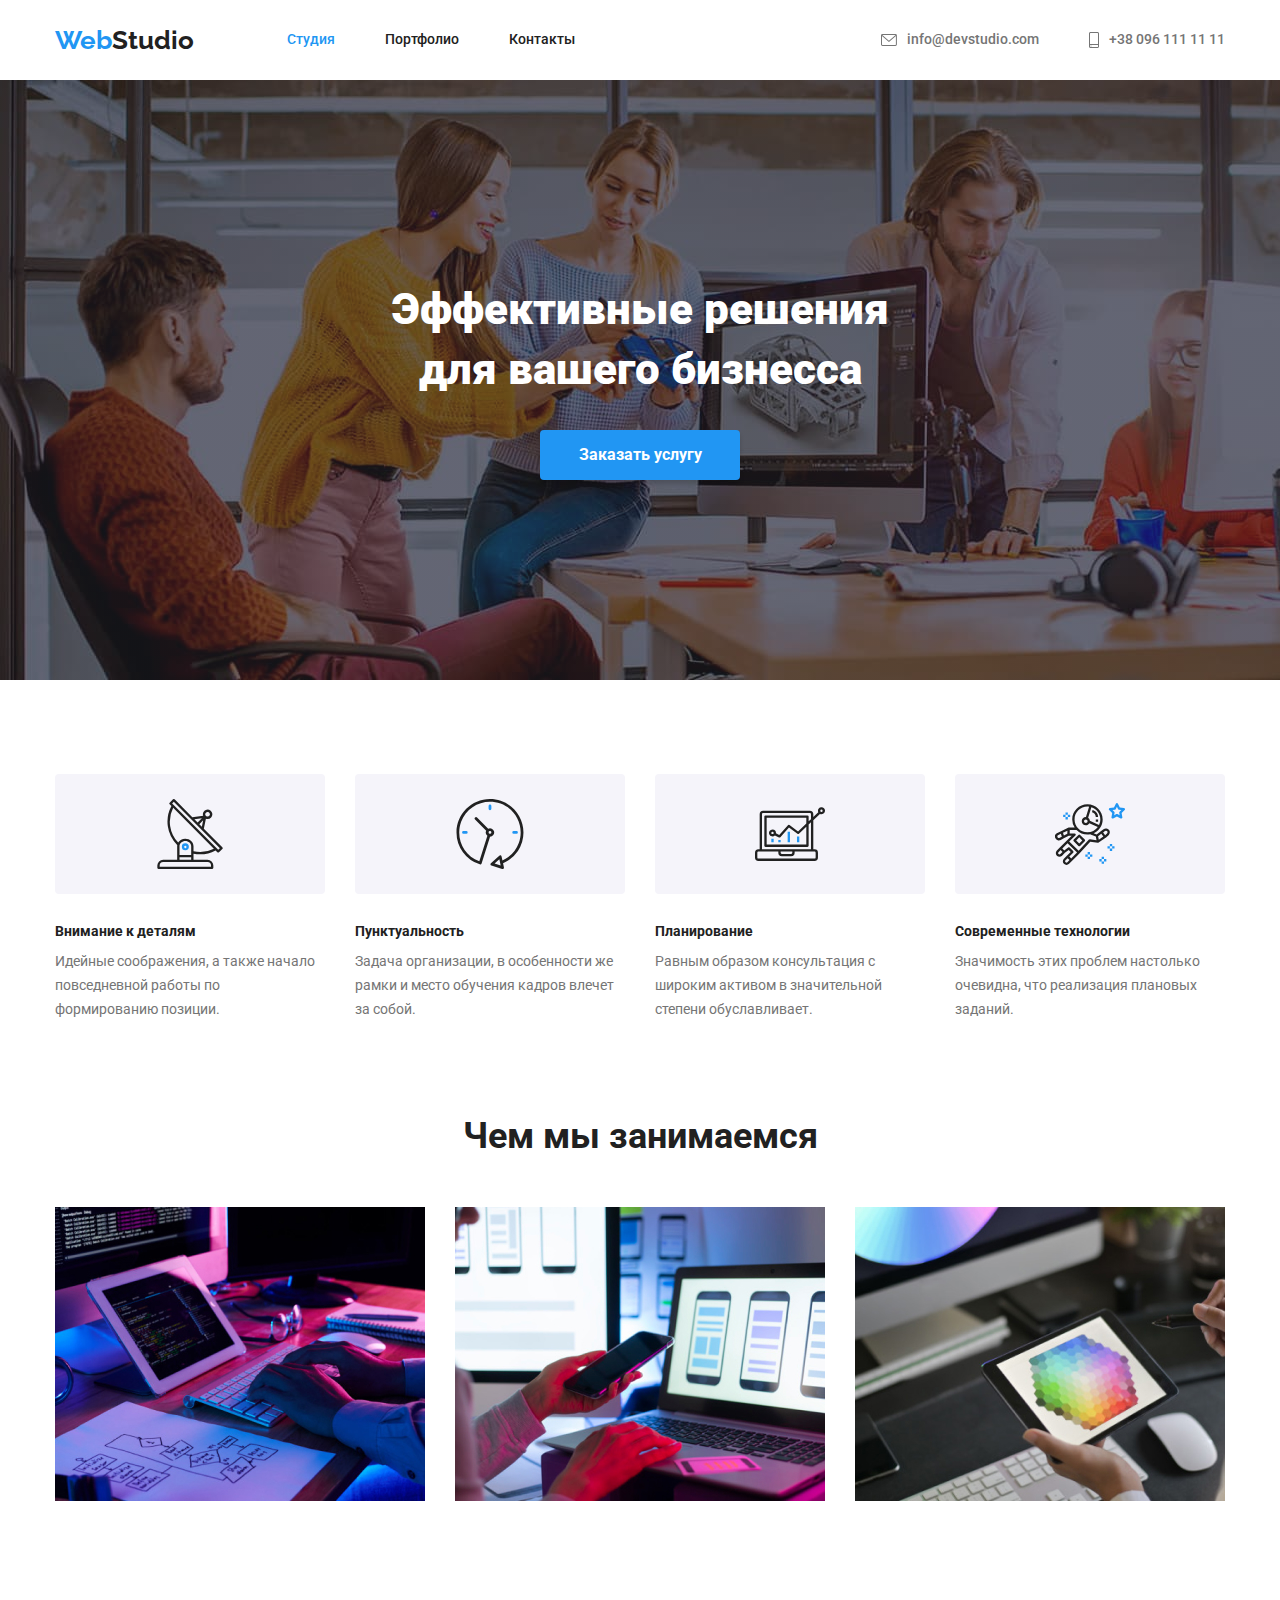
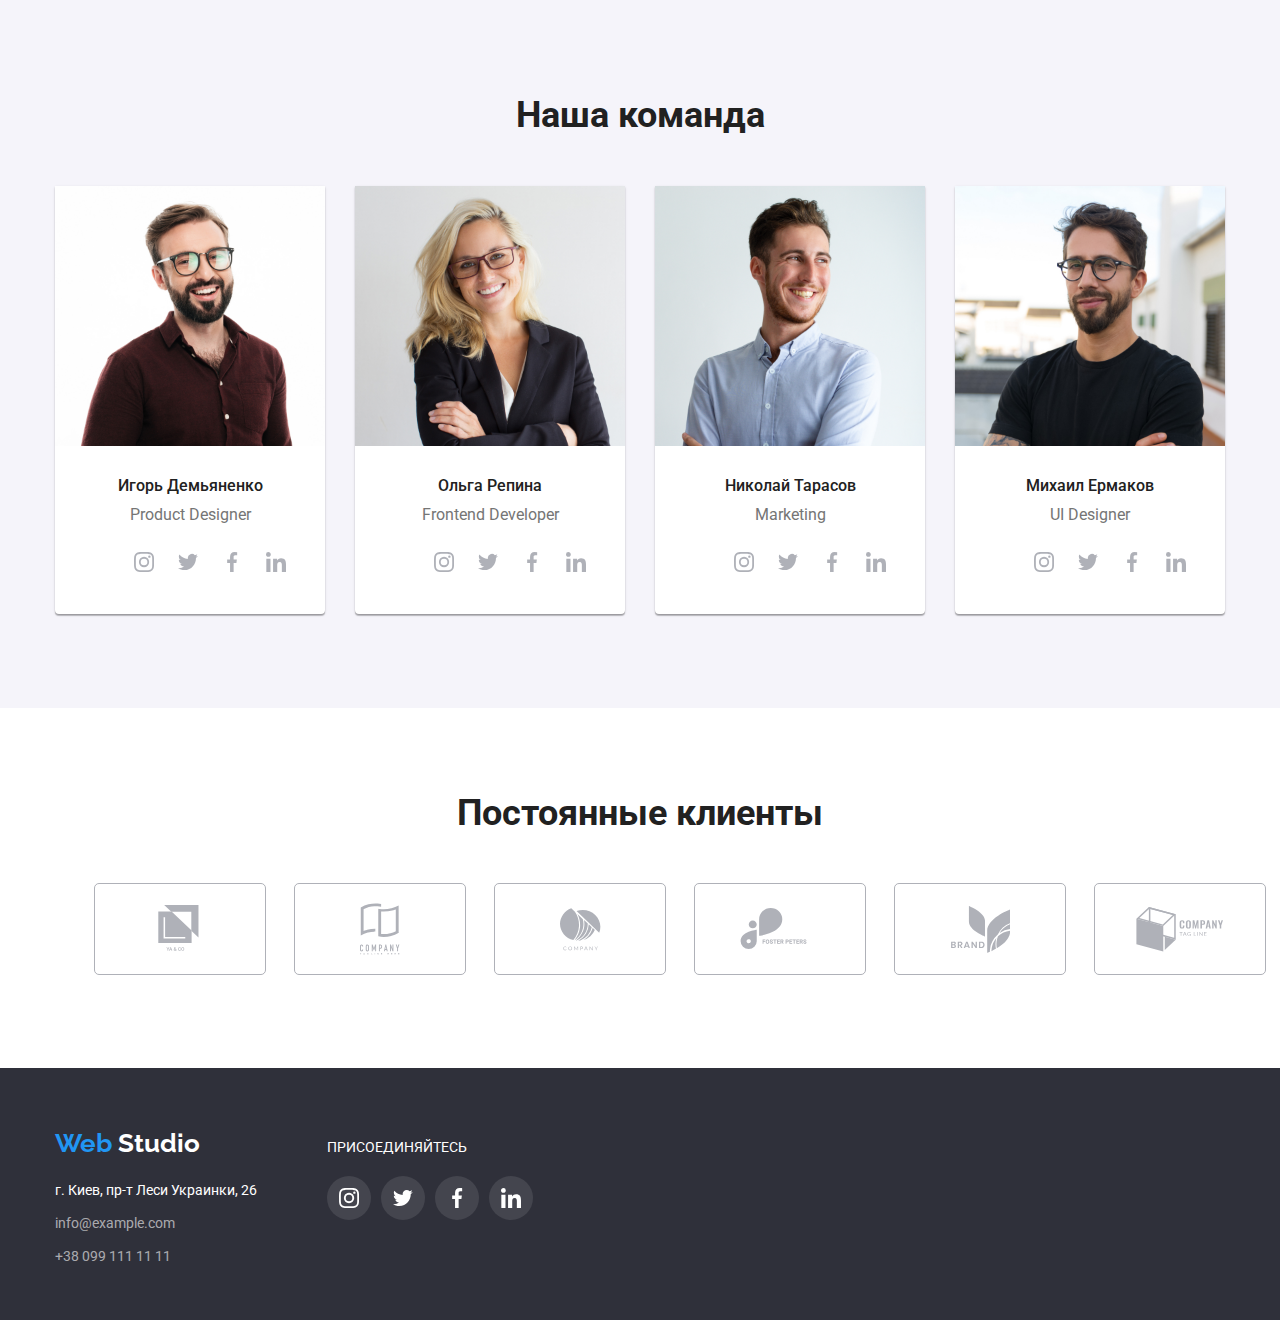
==== index.html @ c33072ff "Корректирует ДЗ№4" ====
<!DOCTYPE html>
<html lang="ru">
  <head>
    <meta charset="UTF-8" />
    <meta name="viewport" content="width=device-width, initial-scale=1.0" />
    <title>Document</title>
    <link
      href="https://fonts.googleapis.com/css2?family=Raleway:wght@700&family=Roboto:wght@400;500;700;900&display=swap"
      rel="stylesheet"
    />
    <link rel="stylesheet" href="./css/normalize.css" />
    <link rel="stylesheet" href="./css/style.css" />
  </head>
  <body>
    <header class="head-navigate">
      <div class="container head">
        <nav class="navigate">
          <a href="./index.html" class="logo-link"
            ><span class="logo-web">Web</span
            ><span class="logo-studio">Studio</span></a
          >
          <ul class="site-nav list">
            <li class="item">
              <a href="" class="link current">Студия</a>
            </li>
            <li class="item">
              <a href="./portfolio.html" class="link">Портфолио</a>
            </li>
            <li class="item">
              <a href="" class="link">Контакты</a>
            </li>
          </ul>
        </nav>
        <ul class="contact-nav list">
          <li class="item">
            <a href="mailto:info@devstudio.com" class="link">
              <svg class="link-convert" width="16px" height="12px">
                <use href="./img/icon/symbol-defs2.svg#icon-convert"></use>
              </svg>
              info@devstudio.com</a
            >
          </li>
          <li class="item">
            <a href="tel:+30961111111" class="link">
              <svg class="link-tel" width="10px" height="16px">
                <use href="./img/icon/symbol-defs2.svg#icon-smartphone"></use>
              </svg>
              +38 096 111 11 11</a
            >
          </li>
        </ul>
      </div>
    </header>
    <main>
      <section class="hero">
        <h1>
          Эффективные решения<br />
          для вашего бизнесса
        </h1>
        <a href="" class="hero-link">Заказать услугу</a>
      </section>
      <section class="section advantage">
        <div class="container">
          <ul class="advantage-list list">
            <li class="item">
              <div class="advantage-icon">
                <svg class="icon-antenna" width="70px" height="70px">
                  <use href="./img/icon/symbol-defs2.svg#icon-antenna"></use>
                </svg>
              </div>
              <h3>Внимание к деталям</h3>
              <p>
                Идейные соображения, а также начало повседневной работы по
                формированию позиции.
              </p>
            </li>
            <li class="item">
              <div class="advantage-icon">
                <svg class="icon-clock" width="70px" height="70px">
                  <use href="./img/icon/symbol-defs2.svg#icon-clock"></use>
                </svg>
              </div>
              <h3>Пунктуальность</h3>
              <p>
                Задача организации, в особенности же рамки и место обучения
                кадров влечет за собой.
              </p>
            </li>
            <li class="item">
              <div class="advantage-icon">
                <svg class="icon-diagram" width="70px" height="70px">
                  <use href="./img/icon/symbol-defs2.svg#icon-diagram"></use>
                </svg>
              </div>
              <h3>Планирование</h3>
              <p>
                Равным образом консультация с широким активом в значительной
                степени обуславливает.
              </p>
            </li>
            <li class="item">
              <div class="advantage-icon">
                <svg class="icon-astronaut" width="70px" height="70px">
                  <use href="./img/icon/symbol-defs2.svg#icon-astronaut"></use>
                </svg>
              </div>
              <h3>Современные технологии</h3>
              <p>
                Значимость этих проблем настолько очевидна, что реализация
                плановых заданий.
              </p>
            </li>
          </ul>
        </div>
      </section>
      <section class="section works">
        <div class="container">
          <h2 class="works-title">Чем мы занимаемся</h2>
          <ul class="works-photo list">
            <li class="item">
              <img src="./img/box1.jpg" alt="фото1" width="370" height="294" />
            </li>
            <li class="item">
              <img src="./img/box2.jpg" alt="фото2" width="370" height="294" />
            </li>
            <li class="item">
              <img src="./img/box3.jpg" alt="фото3" width="370" height="294" />
            </li>
          </ul>
        </div>
      </section>
      <section class="section command">
        <div class="container">
          <h2 class="command-title">Наша команда</h2>
          <ul class="command-list list">
            <li class="comand-members">
              <img
                src="./img/demjanenko.jpg"
                alt="foto Demjanenko"
                width="270"
              />
              <div class="comands-names">
                <h3>Игорь Демьяненко</h3>
                <p>Product Designer</p>
                <ul class="button-list list">
                  <li>
                    <a
                      href=""
                      class="button-link"
                      aria-label="Ссылка на Instagram"
                    >
                      <svg class="icon-link" width="20px" height="20px">
                        <use
                          href="./img/icon/symbol-defs2.svg#icon-instagram1"
                        ></use>
                      </svg>
                    </a>
                  </li>
                  <li>
                    <a
                      href=""
                      class="button-link"
                      aria-label="Ссылка на Twitter"
                    >
                      <svg class="icon-link" width="20px" height="20px">
                        <use
                          href="./img/icon/symbol-defs2.svg#icon-twitter1"
                        ></use>
                      </svg>
                    </a>
                  </li>
                  <li>
                    <a
                      href=""
                      class="button-link"
                      aria-label="Ссылка на Facebook"
                    >
                      <svg class="icon-link" width="20px" height="20px">
                        <use
                          href="./img/icon/symbol-defs2.svg#icon-facebook1"
                        ></use>
                      </svg>
                    </a>
                  </li>
                  <li>
                    <a
                      href=""
                      class="button-link"
                      aria-label="Ссылка на Linkedin"
                    >
                      <svg class="icon-link" width="20px" height="20px">
                        <use
                          href="./img/icon/symbol-defs2.svg#icon-linkedin1"
                        ></use>
                      </svg>
                    </a>
                  </li>
                </ul>
              </div>
            </li>
            <li class="comand-members">
              <img src="./img/repina.jpg" alt="foto Repina" width="270" />
              <div class="comands-names">
                <h3>Ольга Репина</h3>
                <p>Frontend Developer</p>
                <ul class="button-list list">
                  <li>
                    <a
                      href=""
                      class="button-link"
                      aria-label="Ссылка на Instagram"
                    >
                      <svg class="icon-link" width="20px" height="20px">
                        <use
                          href="./img/icon/symbol-defs2.svg#icon-instagram1"
                        ></use>
                      </svg>
                    </a>
                  </li>
                  <li>
                    <a
                      href=""
                      class="button-link"
                      aria-label="Ссылка на Twitter"
                    >
                      <svg class="icon-link" width="20px" height="20px">
                        <use
                          href="./img/icon/symbol-defs2.svg#icon-twitter1"
                        ></use>
                      </svg>
                    </a>
                  </li>
                  <li>
                    <a
                      href=""
                      class="button-link"
                      aria-label="Ссылка на Facebook"
                    >
                      <svg class="icon-link" width="20px" height="20px">
                        <use
                          href="./img/icon/symbol-defs2.svg#icon-facebook1"
                        ></use>
                      </svg>
                    </a>
                  </li>
                  <li>
                    <a
                      href=""
                      class="button-link"
                      aria-label="Ссылка на Linkedin"
                    >
                      <svg class="icon-link" width="20px" height="20px">
                        <use
                          href="./img/icon/symbol-defs2.svg#icon-linkedin1"
                        ></use>
                      </svg>
                    </a>
                  </li>
                </ul>
              </div>
            </li>
            <li class="comand-members">
              <img src="./img/tarasov.jpg" alt="foto Ermakov" width="270" />
              <div class="comands-names">
                <h3>Николай Тарасов</h3>
                <p>Marketing</p>
                <ul class="button-list list">
                  <li>
                    <a
                      href=""
                      class="button-link"
                      aria-label="Ссылка на Instagram"
                    >
                      <svg class="icon-link" width="20px" height="20px">
                        <use
                          href="./img/icon/symbol-defs2.svg#icon-instagram1"
                        ></use>
                      </svg>
                    </a>
                  </li>
                  <li>
                    <a
                      href=""
                      class="button-link"
                      aria-label="Ссылка на Twitter"
                    >
                      <svg class="icon-link" width="20px" height="20px">
                        <use
                          href="./img/icon/symbol-defs2.svg#icon-twitter1"
                        ></use>
                      </svg>
                    </a>
                  </li>
                  <li>
                    <a
                      href=""
                      class="button-link"
                      aria-label="Ссылка на Facebook"
                    >
                      <svg class="icon-link" width="20px" height="20px">
                        <use
                          href="./img/icon/symbol-defs2.svg#icon-facebook1"
                        ></use>
                      </svg>
                    </a>
                  </li>
                  <li>
                    <a
                      href=""
                      class="button-link"
                      aria-label="Ссылка на Linkedin"
                    >
                      <svg class="icon-link" width="20px" height="20px">
                        <use
                          href="./img/icon/symbol-defs2.svg#icon-linkedin1"
                        ></use>
                      </svg>
                    </a>
                  </li>
                </ul>
              </div>
            </li>
            <li class="comand-members">
              <img src="./img/ermakov.jpg" alt="foto Ermakov" width="270" />
              <div class="comands-names">
                <h3>Михаил Ермаков</h3>
                <p>UI Designer</p>
                <ul class="button-list list">
                  <li>
                    <a
                      href=""
                      class="button-link"
                      aria-label="Ссылка на Instagram"
                    >
                      <svg class="icon-link" width="20px" height="20px">
                        <use
                          href="./img/icon/symbol-defs2.svg#icon-instagram1"
                        ></use>
                      </svg>
                    </a>
                  </li>
                  <li>
                    <a
                      href=""
                      class="button-link"
                      aria-label="Ссылка на Twitter"
                    >
                      <svg class="icon-link" width="20px" height="20px">
                        <use
                          href="./img/icon/symbol-defs2.svg#icon-twitter1"
                        ></use>
                      </svg>
                    </a>
                  </li>
                  <li>
                    <a
                      href=""
                      class="button-link"
                      aria-label="Ссылка на Facebook"
                    >
                      <svg class="icon-link" width="20px" height="20px">
                        <use
                          href="./img/icon/symbol-defs2.svg#icon-facebook1"
                        ></use>
                      </svg>
                    </a>
                  </li>
                  <li>
                    <a
                      href=""
                      class="button-link"
                      aria-label="Ссылка на Linkedin"
                    >
                      <svg class="icon-link" width="20px" height="20px">
                        <use
                          href="./img/icon/symbol-defs2.svg#icon-linkedin1"
                        ></use>
                      </svg>
                    </a>
                  </li>
                </ul>
              </div>
            </li>
          </ul>
        </div>
      </section>
      <section class="section clients">
        <div class="container">
          <h2>Постоянные клиенты</h2>
          <ul class="clients-list list">
            <li class="clients-item">
              <a
                href=""
                class="clients-link"
                aria-label="Cсылка на сайт клиента№1"
              >
                <svg class="clients-icon" width="45px" height="49px">
                  <use href="./img/icon/symbol-defs2.svg#icon-logo1"></use>
                </svg>
              </a>
            </li>
            <li class="clients-item">
              <a
                href=""
                class="clients-link"
                aria-label="Cсылка на сайт клиента№2"
              >
                <svg class="clients-icon" width="40px" height="52px">
                  <use href="./img/icon/symbol-defs2.svg#icon-logo2"></use>
                </svg>
              </a>
            </li>
            <li class="clients-item">
              <a
                href=""
                class="clients-link"
                aria-label="Cсылка на сайт клиента№3"
              >
                <svg class="clients-icon" width="41px" height="43px">
                  <use href="./img/icon/symbol-defs2.svg#icon-logo3"></use>
                </svg>
              </a>
            </li>
            <li class="clients-item">
              <a
                href=""
                class="clients-link"
                aria-label="Cсылка на сайт клиента№4"
              >
                <svg class="clients-icon" width="80px" height="42px">
                  <use href="./img/icon/symbol-defs2.svg#icon-logo4"></use>
                </svg>
              </a>
            </li>
            <li class="clients-item">
              <a
                href=""
                class="clients-link"
                aria-label="Cсылка на сайт клиента№5"
              >
                <svg class="clients-icon" width="59px" height="47px">
                  <use href="./img/icon/symbol-defs2.svg#icon-logo5"></use>
                </svg>
              </a>
            </li>
            <li class="clients-item">
              <a
                href=""
                class="clients-link"
                aria-label="Cсылка на сайт клиента№6"
              >
                <svg class="clients-icon" width="88px" height="45px">
                  <use href="./img/icon/symbol-defs2.svg#icon-logo6"></use>
                </svg>
              </a>
            </li>
          </ul>
        </div>
      </section>
    </main>
    <footer class="footer">
      <div class="container">
        <div class="main-contacts">
          <a href="./index.html" class="logo-link">
            <span class="logo-web">Web</span>
            <span class="logo-studio-footer">Studio</span>
          </a>
          <address class="adress">
            <span class="adress-name"
              >г. Киев, пр-т Леси Украинки, 26<br
            /></span>
            <a href="mailto:info@example.com" class="adress-mail"
              >info@example.com</a
            >
            <a href="tel:+380991111111" class="adress-tel">+38 099 111 11 11</a>
          </address>
        </div>
        <div class="networks">
          <p>ПРИСОЕДИНЯЙТЕСЬ</p>
          <ul class="networks-list list">
            <li class="item">
              <a href="">
                <svg class="networks-icon" width="20px" height="20px">
                  <use href="./img/icon/symbol-defs2.svg#icon-instagram2"></use>
                </svg>
              </a>
            </li>
            <li class="item">
              <a href="">
                <svg class="networks-icon" width="20px" height="20px">
                  <use href="./img/icon/symbol-defs2.svg#icon-twitter2"></use>
                </svg>
              </a>
            </li>
            <li class="item">
              <a href="">
                <svg class="networks-icon" width="20px" height="20px">
                  <use href="./img/icon/symbol-defs2.svg#icon-facebook2"></use>
                </svg>
              </a>
            </li>
            <li class="item">
              <a href="">
                <svg class="networks-icon" width="20px" height="20px">
                  <use href="./img/icon/symbol-defs2.svg#icon-linkedin2"></use>
                </svg>
              </a>
            </li>
          </ul>
        </div>
      </div>
    </footer>
  </body>
</html>
---- css/style.css ----
html {
  box-sizing: border-box;
}

*,
*::before,
*::after {
  box-sizing: inherit;
}

:root {
  --main-text-color: #757575;
  --title-text-color: #212121;
  --accent-color: #2196f3;
  --white-color: #ffffff;
  --second-background-color: #f5f4fa;
  --link-footer-color: rgba(255, 255, 255, 0.6);
  --link-color: #afb1b8;
  --network-color: rgba(255, 255, 255, 0.1);
}

body {
  color: var(--main-text-color);
  margin: 0;
  font-family: Roboto, sans-serif;
}

.list {
  list-style: none;
}

.container {
  width: 1200px;
  padding-left: 15px;
  padding-right: 15px;
  margin-left: auto;
  margin-right: auto;
}

.head-navigate {
  height: 80px;
}

.container.head {
  height: 80px;
  display: flex;
  align-items: center;
}

.navigate {
  display: flex;
  align-items: center;
}

.logo-link {
  font-family: Raleway, sans-serif;
  font-weight: 700;
  font-size: 26px;
  line-height: 1.19;
  color: var(--accent-color);
  text-decoration: none;
}

.logo-studio {
  color: var(--title-text-color);
}

.site-nav {
  margin-left: 93px;
  padding: 0px;
  display: flex;
  margin-top: 0px;
  margin-bottom: 0px;
}

.site-nav .item:not(:last-child) {
  margin-right: 50px;
}

.site-nav .link {
  display: block;
  padding-top: 32px;
  padding-bottom: 32px;

  color: var(--title-text-color);
  font-weight: 500;
  font-size: 14px;
  line-height: 1.14;
  text-decoration: none;
}

.site-nav .link.current {
  color: var(--accent-color);
}

.site-nav a:hover,
.site-nav a:focus,
.contact-nav a:hover,
.contact-nav a:focus {
  color: var(--accent-color);
}

.contact-nav {
  display: flex;
  margin-top: 0px;
  margin-bottom: 0px;
  margin-left: auto;
  padding: 0px;
}

.contact-nav .item + .item {
  margin-left: 50px;
}

.contact-nav .link {
  display: inline-flex;
  align-items: center;
  padding-top: 32px;
  padding-bottom: 32px;
  margin: 0px;
  color: var(--main-text-color);
  font-family: Roboto, sans-serif;
  font-weight: 500;
  font-size: 14px;
  line-height: 1.14;
  text-decoration: none;
}

.link-convert,
.link-tel {
  fill: currentColor;
  margin-right: 10px;
}

.hero {
  height: 600px;
  max-width: 1600px;
  padding: 200px 0px;
  margin-top: 0px;
  margin-bottom: 0px;
  margin-left: auto;
  margin-right: auto;
  text-align: center;
  background-color: #2f303a;
  background-image: linear-gradient(
      to right,
      rgba(47, 48, 58, 0.4),
      rgba(47, 48, 58, 0.4)
    ),
    url(../img/hero-mod.jpg);
}

.hero h1 {
  margin-top: 0px;
  margin-bottom: 30px;

  color: var(--white-color);
  font-weight: 900;
  font-size: 44px;
  line-height: 1.36;
}

.section h2,
.section h3 {
  color: var(--title-text-color);
}

.hero-link {
  display: inline-block;
  min-width: 200px;
  box-shadow: 0px 4px 4px rgba(0, 0, 0, 0.15);
  border-radius: 4px;
  padding: 10px 32px;
  text-align: center;
  margin-left: auto;

  color: var(--white-color);
  background-color: var(--accent-color);
  font-family: inherit;
  font-weight: 700;
  font-size: 16px;
  line-height: 1.9;
  text-align: center;
  text-decoration: none;
}

.section.advantage {
  padding-bottom: 94px;
  padding-top: 94px;
}

.advantage-list {
  display: flex;
  flex-wrap: wrap;
  padding-left: 0px;
  margin: 0px;
}

.advantage-list .item {
  width: 270px;
}

.advantage-list .item:not(:last-child) {
  margin-right: 30px;
}

.advantage-icon {
  display: flex;
  width: 270px;
  height: 120px;
  justify-content: center;
  align-items: center;
  margin-bottom: 30px;
  background-color: var(--second-background-color);
  border: 0px;
  border-radius: 4px;
}

.advantage h3 {
  margin-top: 0;
  margin-bottom: 10px;

  font-weight: 700;
  font-size: 14px;
  line-height: 1.14;
}

.advantage p {
  margin: 0px;

  font-weight: 400;
  font-size: 14px;
  line-height: 1.7;
}

.section.works {
  margin-bottom: 0px;
  padding-bottom: 94px;
}

.works-title {
  margin-bottom: 50px;
  margin-top: 0px;

  font-weight: 700;
  font-size: 36px;
  line-height: 1.17;
  text-align: center;
}

.works-photo {
  display: flex;
  margin: 0;
  padding-left: 0;
}

.works-photo .item {
  width: 370px;
  margin-right: 30px;
}

.works-photo .item:last-child {
  margin-right: 0;
}

.section.command {
  background-color: var(--second-background-color);
  padding-top: 94px;
  padding-bottom: 94px;
}

.command-title {
  margin-bottom: 50px;
  margin-top: 0px;

  font-weight: 700;
  font-size: 36px;
  line-height: 1.17;
  text-align: center;
}

.command-list {
  display: flex;
  padding-left: 0px;
  margin: 0;
}

.comand-members {
  width: 270px;
  margin-right: 30px;

  background-color: var(--white-color);
  box-shadow: 0px 1px 3px rgba(0, 0, 0, 0.12), 0px 1px 1px rgba(0, 0, 0, 0.14),
    0px 2px 1px rgba(0, 0, 0, 0.2);
  border-radius: 0px 0px 4px 4px;
}

.comand-members img {
  display: block;
  border-radius: 0px;
}

.comand-members:last-child {
  margin: 0px;
}
.command h3 {
  margin-bottom: 10px;
  margin-top: 0px;

  font-weight: 500;
  font-size: 16px;
  line-height: 1.19;
  text-align: center;
}

.command p {
  margin-top: 0px;
  margin-bottom: 0px;

  font-weight: 400;
  font-size: 16px;
  line-height: 1.19;
  text-align: center;
}

.comands-names {
  padding: 30px 32px 30px 32px;
}

.comand-members {
  margin-bottom: 0px;
}

.button-list {
  display: flex;
  width: 206px;
  height: 44px;
  margin-top: 16px;
  margin-left: 0px;
  justify-content: center;
}

.button-link {
  display: inline-flex;
  justify-content: center;
  align-items: center;
  width: 44px;
  height: 44px;
  margin-right: 22px;
  color: var(--link-color);
  border-radius: 50%;
}

.button-link:last-child {
  margin-right: 0;
}

.button-link:hover {
  color: var(--white-color);
  background-color: var(--accent-color);
}

.icon-link {
  fill: currentColor;
}

.clients {
  margin-bottom: 0;
  margin-top: 0;
  padding-top: 84px;
  padding-bottom: 94px;
  text-align: center;
}

.clients h2 {
  margin-top: 0;
  margin-bottom: 50px;

  font-style: 700;
  font-size: 36px;
  line-height: 1.17;
}

.clients-list {
  display: flex;
  justify-content: space-between;
  margin-top: 0px;
  margin-bottom: 0px;
  margin-left: 0px;
}

.clients-item {
  margin-right: 30px;
  width: 170px;
  height: 90px;
}

.clients-item:last-child {
  margin-right: 0;
}

.clients-link {
  display: inline-flex;
  width: 170px;
  height: 90px;
  justify-content: center;
  border-radius: 4px;
  outline: 1px solid var(--link-color);
  align-items: center;
  color: var(--link-color);
}

.clients-link:hover {
  outline-color: var(--accent-color);
  color: var(--accent-color);
}

.clients-icon {
  fill: currentColor;
}

.footer {
  background-color: #2f303a;
  margin-left: auto;
  margin-right: auto;
}

.footer > .container {
  display: flex;
  align-items: baseline;
  height: 252px;
  padding-top: 60px;
  padding-bottom: 60px;
}

.logo-studio-footer,
.adress-name {
  color: var(--white-color);
}

.adress {
  margin-top: 20px;
  font-family: inherit;
  font-style: normal;
  font-weight: 400;
  font-size: 14px;
  line-height: 1.7;
}

.adress-name {
  display: block;
  margin-bottom: 9px;
}

.adress-mail {
  display: block;
  margin-bottom: 9px;
}

.adress a {
  color: var(--link-footer-color);
  text-decoration: none;
}

.adress a:hover,
.adress a:focus {
  color: var(--accent-color);
}

.networks {
  width: 206px;
  margin-left: 70px;
}

.networks p {
  font-style: 700;
  font-size: 14px;
  line-height: 1.14;
  color: var(--white-color);
  margin-top: 0;
  margin-bottom: 20px;
}

.networks-list {
  display: flex;
  padding-left: 0;
  margin-top: 0px;
  margin-bottom: 0px;
}

.networks-list .item {
  width: 44px;
  height: 44px;
  display: flex;
  align-items: center;
  justify-content: center;

  padding: 0px;
  line-height: 0px;
  margin-right: 10px;
  background-color: var(--network-color);
  border-radius: 50%;
}

.networks-list .item:hover {
  background-color: var(--accent-color);
}

.networks-list .item:last-child {
  margin-right: 0;
}

.portfolio {
  padding-top: 94px;
  padding-bottom: 94px;
}

.features-list {
  display: flex;
  justify-content: center;
  margin-top: 0px;
  margin-bottom: 34px;
}

.features-list .item:not(:last-child) {
  margin-right: 8px;
}

.features-list a {
  display: inline-block;
  min-width: 73px;
  border-radius: 4px;
  padding: 6px 22px;

  color: var(--title-text-color);
  background-color: var(--second-background-color);
  font-family: inherit;
  font-style: normal;
  font-weight: 500;
  font-size: 16px;
  line-height: 1.6;
  text-align: center;
  text-decoration: none;
}

.features-list a:hover,
.features-list a:focus {
  color: var(--white-color);
  background-color: var(--accent-color);
  box-shadow: 0px 3px 1px rgba(0, 0, 0, 0.1), 0px 1px 2px rgba(0, 0, 0, 0.08),
    0px 2px 2px rgba(0, 0, 0, 0.12);
  border-radius: 4px;
}

.services-list {
  display: flex;
  flex-wrap: wrap;
  margin-top: 0px;
  margin-bottom: 0px;
  padding-left: 0px;
}

.services-list .item {
  width: 370px;
  margin-right: 30px;
  margin-bottom: 30px;
  border: 1px solid #eeeeee;
}

.services-list .item a {
  display: block;
}

.services-list .item a:hover {
  box-shadow: 0px 1px 1px rgba(0, 0, 0, 0.12), 0px 4px 4px rgba(0, 0, 0, 0.06),
    1px 4px 6px rgba(0, 0, 0, 0.16);
}

.services-list .item:nth-child(3n) {
  margin-right: 0px;
}

.services-list .item:nth-last-child(-n + 3) {
  margin-bottom: 0px;
}

.services-names {
  padding: 20px 24px;
}

.services-list h2 {
  margin-top: 0px;
  margin-bottom: 0px;

  color: var(--title-text-color);
  font-weight: 700;
  font-size: 18px;
  line-height: 2;
}

.services-list p {
  margin-top: 4px;
  margin-bottom: 0px;

  font-weight: 400;
  font-size: 16px;
  line-height: 1.9;
}
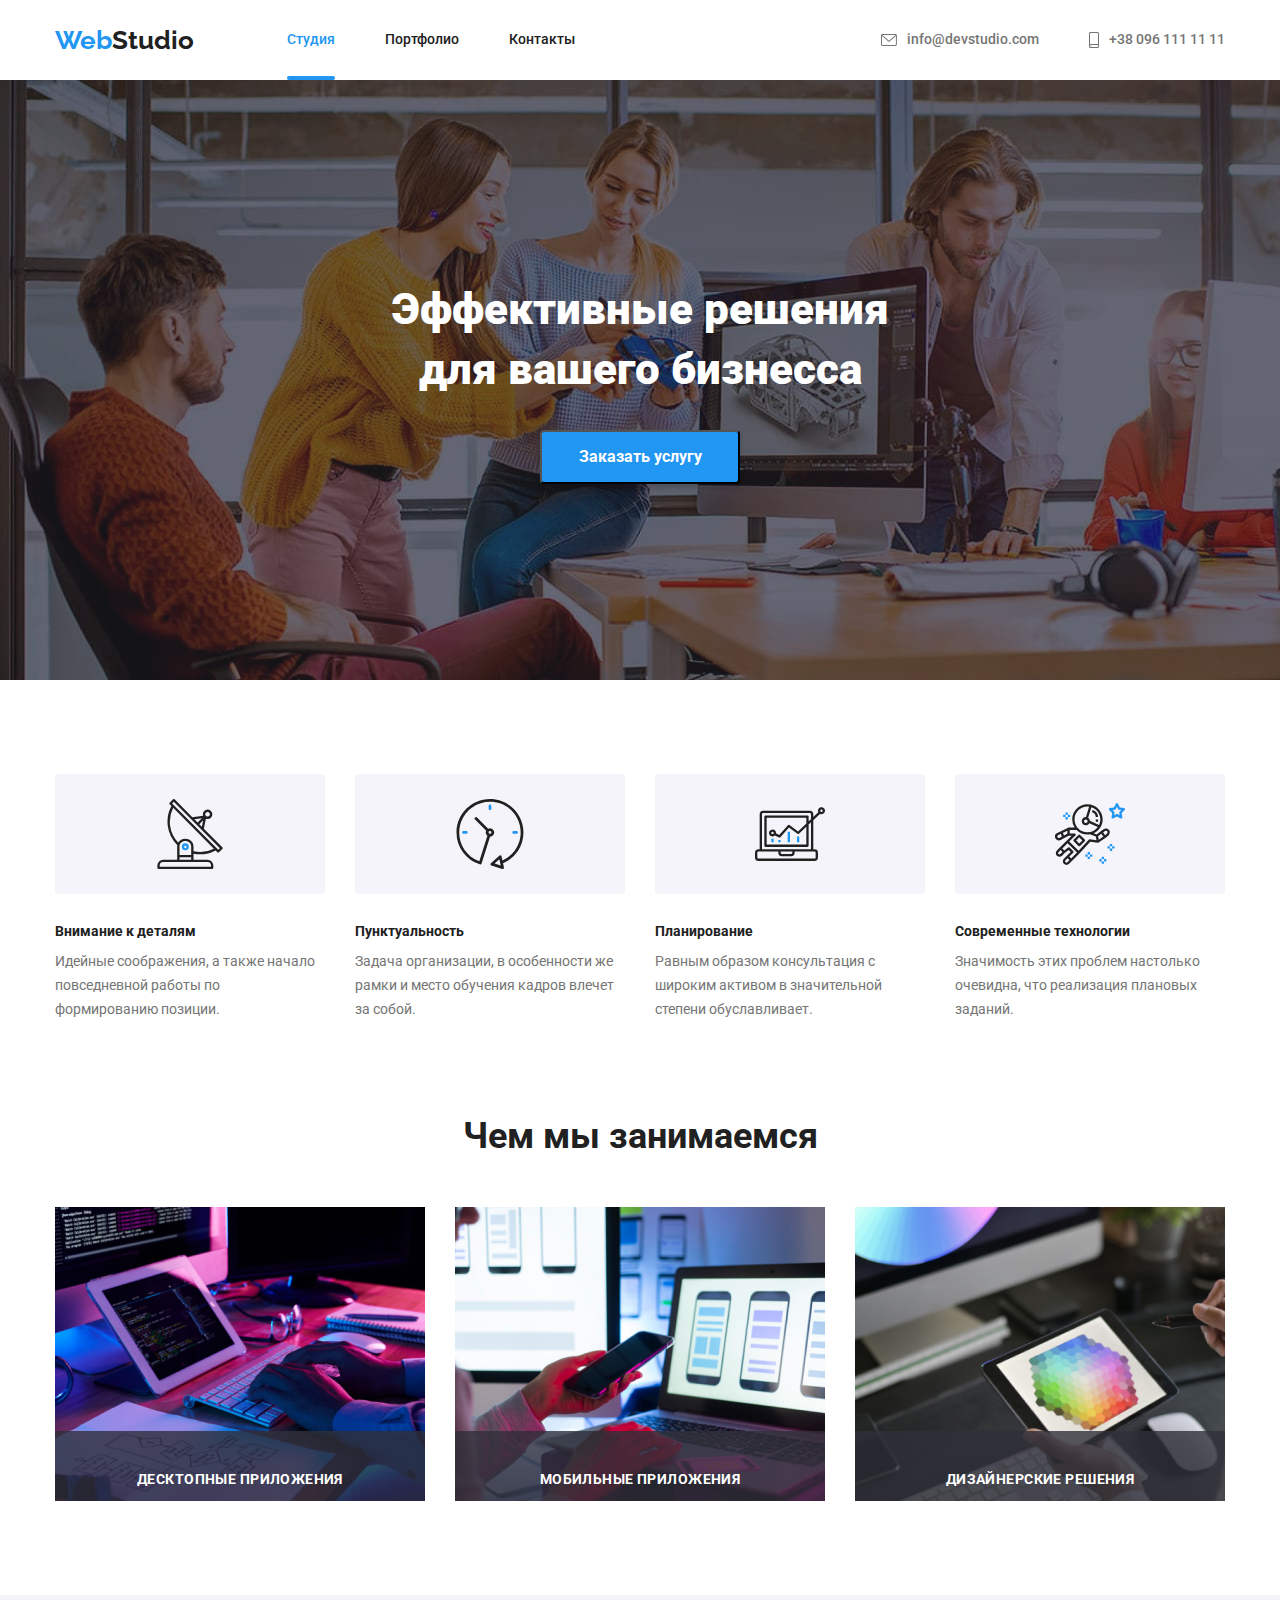
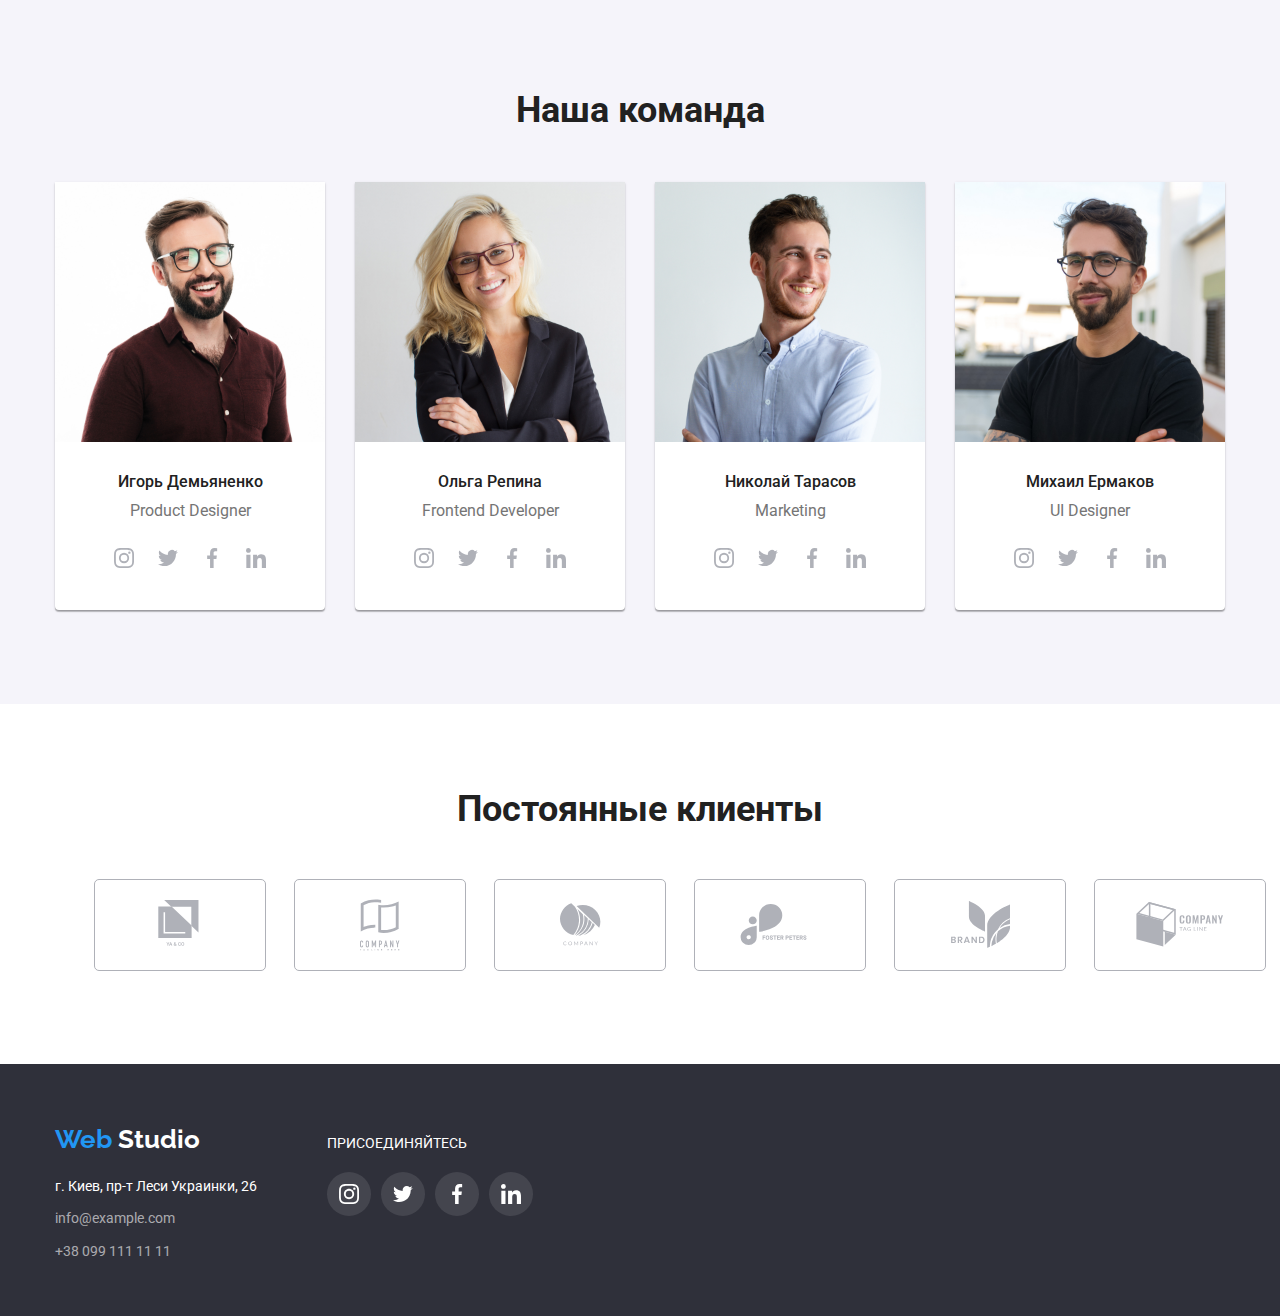
==== commit b699d1ef: "Добавляет ДЗ№5" ====
--- a/index.html
+++ b/index.html
@@ -57,7 +57,16 @@
           Эффективные решения<br />
           для вашего бизнесса
         </h1>
-        <a href="" class="hero-link">Заказать услугу</a>
+        <button class="hero-link" data-modal-open>Заказать услугу</button>
+        <div class="backdrop is-hidden" data-modal>
+          <div class="modal">
+            <button class="modal-close-btn" data-modal-close>
+              <svg class="icon-close" width="11px" height="11px">
+                <use href="./img/icon/sprite-vector2.svg#icon-vector"></use>
+              </svg>
+            </button>
+          </div>
+        </div>
       </section>
       <section class="section advantage">
         <div class="container">
@@ -119,12 +128,21 @@
           <ul class="works-photo list">
             <li class="item">
               <img src="./img/box1.jpg" alt="фото1" width="370" height="294" />
+              <div class="works-overlay">
+                <p class="works-text">ДЕСКТОПНЫЕ ПРИЛОЖЕНИЯ</p>
+              </div>
             </li>
             <li class="item">
               <img src="./img/box2.jpg" alt="фото2" width="370" height="294" />
+              <div class="works-overlay">
+                <p class="works-text">МОБИЛЬНЫЕ ПРИЛОЖЕНИЯ</p>
+              </div>
             </li>
             <li class="item">
               <img src="./img/box3.jpg" alt="фото3" width="370" height="294" />
+              <div class="works-overlay">
+                <p class="works-text">ДИЗАЙНЕРСКИЕ РЕШЕНИЯ</p>
+              </div>
             </li>
           </ul>
         </div>
@@ -510,5 +528,6 @@
         </div>
       </div>
     </footer>
+    <script src="./js/modal.js"></script>
   </body>
 </html>
--- a/css/style.css
+++ b/css/style.css
@@ -17,6 +17,8 @@
   --link-footer-color: rgba(255, 255, 255, 0.6);
   --link-color: #afb1b8;
   --network-color: rgba(255, 255, 255, 0.1);
+  --works-overlay-color: rgba(47, 48, 58, 0.8);
+  --backdrop-color: rgba(0, 0, 0, 0.2);
 }
 
 body {
@@ -90,7 +92,19 @@
 }
 
 .site-nav .link.current {
+  position: relative;
   color: var(--accent-color);
+}
+
+.site-nav .link.current::after {
+  content: '';
+  position: absolute;
+  bottom: 0;
+  left: 0;
+  width: 100%;
+  height: 4px;
+  border-radius: 2px;
+  background-color: var(--accent-color);
 }
 
 .site-nav a:hover,
@@ -184,6 +198,58 @@
   text-decoration: none;
 }
 
+.backdrop {
+  position: fixed;
+  top: 0;
+  left: 0;
+  width: 100%;
+  height: 100%;
+  background-color: var(--backdrop-color);
+  opacity: 1;
+  transition: opacity 200ms cubic-bezier(0.4, 0, 0.2, 1);
+}
+
+.backdrop.is-hidden {
+  visibility: hidden;
+  opacity: 0;
+  pointer-events: none;
+}
+
+.backdrop.is-hidden .modal {
+  transform: translate(-50%, -50%) scale(0.1);
+}
+
+.modal {
+  position: absolute;
+  top: 50%;
+  left: 50%;
+  transform: translate(-50%, -50%) scale(1);
+
+  transition: transform 500ms cubic-bezier(0.4, 0, 0.2, 1);
+
+  display: flex;
+  justify-content: flex-end;
+  min-width: 528px;
+  min-height: 581px;
+  padding-top: 8px;
+  padding-right: 8px;
+  background-color: var(--white-color);
+  box-shadow: 0px 1px 3px rgba(0, 0, 0, 0.12), 0px 1px 1px rgba(0, 0, 0, 0.14),
+    0px 2px 1px rgba(0, 0, 0, 0.2);
+  border-radius: 4px;
+}
+
+.modal-close-btn {
+  background-color: var(--white-color);
+  display: inline-flex;
+  justify-content: center;
+  align-items: center;
+  width: 30px;
+  height: 30px;
+  border-radius: 50%;
+  border: 1px solid rgba(0, 0, 0, 0.1);
+}
+
 .section.advantage {
   padding-bottom: 94px;
   padding-top: 94px;
@@ -255,12 +321,43 @@
 }
 
 .works-photo .item {
+  position: relative;
   width: 370px;
   margin-right: 30px;
 }
 
 .works-photo .item:last-child {
   margin-right: 0;
+}
+
+.works-photo .item img {
+  display: block;
+  max-width: 100%;
+  height: auto;
+}
+
+.works-overlay {
+  position: absolute;
+
+  bottom: 0;
+  left: 0;
+  width: 100%;
+  height: 70px;
+  background-color: var(--works-overlay-color);
+}
+
+.works-text {
+  padding-bottom: 27px;
+  padding-top: 27px;
+
+  font-family: inherit;
+  font-weight: 700;
+  font-style: normal;
+  font-size: 14px;
+  line-height: 1.14;
+  text-align: center;
+  letter-spacing: 0.03em;
+  color: var(--white-color);
 }
 
 .section.command {
@@ -338,6 +435,7 @@
   margin-top: 16px;
   margin-left: 0px;
   justify-content: center;
+  padding-left: 0px;
 }
 
 .button-link {
@@ -567,11 +665,16 @@
   border: 1px solid #eeeeee;
 }
 
-.services-list .item a {
+.services-link {
   display: block;
 }
 
-.services-list .item a:hover {
+.services-cover {
+  position: relative;
+  overflow: hidden;
+}
+
+.services-link:hover {
   box-shadow: 0px 1px 1px rgba(0, 0, 0, 0.12), 0px 4px 4px rgba(0, 0, 0, 0.06),
     1px 4px 6px rgba(0, 0, 0, 0.16);
 }
@@ -593,16 +696,49 @@
   margin-bottom: 0px;
 
   color: var(--title-text-color);
+  font-family: inherit;
+  font-style: normal;
   font-weight: 700;
   font-size: 18px;
   line-height: 2;
-}
-
-.services-list p {
+  text-decoration: none;
+}
+
+.services-names > p {
   margin-top: 4px;
   margin-bottom: 0px;
 
+  color: var(--main-text-color);
+  font-family: inherit;
+  font-style: normal;
   font-weight: 400;
   font-size: 16px;
   line-height: 1.9;
-}
+  text-decoration: none;
+}
+
+.services-overlay {
+  position: absolute;
+  top: 0;
+  left: 0;
+  width: 100%;
+  height: 100%;
+  transform: translateY(100%);
+  transition: transform 250ms cubic-bezier(0.4, 0, 0.2, 1);
+  padding: 63px 24px;
+  background-color: var(--accent-color);
+}
+
+.services-link:hover .services-overlay {
+  transform: translateY(0);
+}
+
+.services-text {
+  font-family: inherit;
+  font-weight: 400;
+  font-size: 18px;
+  line-height: 1.56;
+  letter-spacing: 0.03em;
+  color: var(--white-color);
+  margin: 0;
+}
